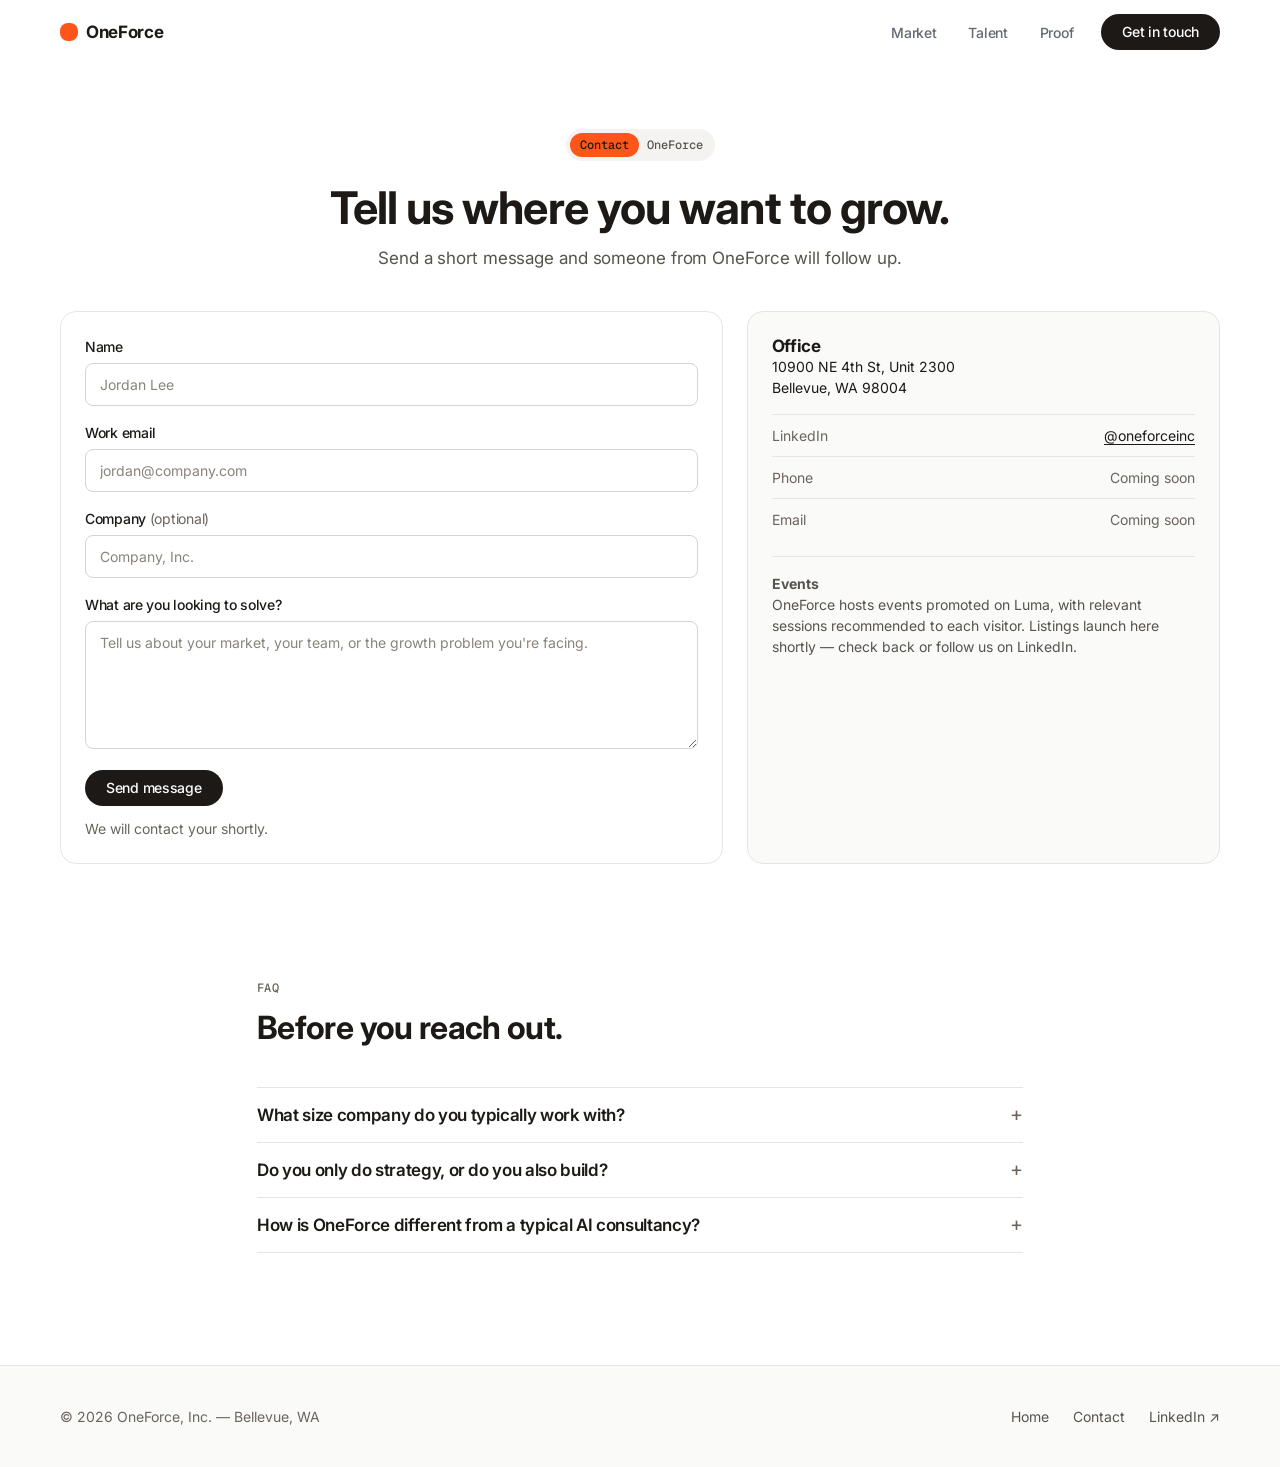
==== contact.html @ 34530c94 "OneForce website design 2: GitBook look end to end (DSG-00009 v2 standard) carrying the current OneF" ====
<!doctype html>
<html lang="en">
<head>
<meta charset="utf-8" />
<meta name="viewport" content="width=device-width, initial-scale=1" />
<title>Contact — OneForce</title>
<link rel="icon" type="image/svg+xml" href="favicon.svg" />
<meta name="description" content="OneForce deploys agentic AI to map your market's hidden opportunity, and the talent to capture it." />
<meta property="og:type" content="website" />
<meta property="og:title" content="Contact — OneForce" />
<meta property="og:description" content="OneForce deploys agentic AI to map your market's hidden opportunity, and the talent to capture it." />
<meta property="og:image" content="og-image.png" />
<meta name="twitter:card" content="summary_large_image" />
<link rel="preconnect" href="https://fonts.googleapis.com" />
<link rel="preconnect" href="https://fonts.gstatic.com" crossorigin />
<link href="https://fonts.googleapis.com/css2?family=Inter:wght@400;500;600;700&family=Geist+Mono:wght@500&display=swap" rel="stylesheet" />
<link rel="stylesheet" href="styles.css" />
</head>
<body>
<a class="skip" href="#main">Skip to content</a>
<header class="nav"><div class="wrap">
  <a class="brand" href="index.html"><i aria-hidden="true"></i>OneForce</a>
  <a href="index.html#intelligence" class="l">Market</a>
  <a href="index.html#talent" class="l">Talent</a>
  <a href="index.html#proof" class="l">Proof</a>
  <a href="contact.html" class="btn btn-dark" aria-current="page">Get in touch</a>
</div></header>
<main id="main">
<section class="page-hero wrap" data-od-id="hero">
  <span class="eyebrow"><b>Contact</b>OneForce</span>
  <h1>Tell us where you want to grow.</h1>
  <p class="lede">Send a short message and someone from OneForce will follow up.</p>
</section>

<section class="wrap" data-od-id="contact-main">
  <div class="contact-grid">
    <div class="panel">
      <form id="contact-form" novalidate>
        <div class="form-field">
          <label for="f-name">Name</label>
          <input type="text" id="f-name" name="name" placeholder="Jordan Lee" autocomplete="name" />
          <p class="form-error">Please enter your name.</p>
        </div>
        <div class="form-field">
          <label for="f-email">Work email</label>
          <input type="email" id="f-email" name="email" placeholder="jordan@company.com" autocomplete="email" />
          <p class="form-error">Please enter a valid email address.</p>
        </div>
        <div class="form-field">
          <label for="f-company">Company <span>(optional)</span></label>
          <input type="text" id="f-company" name="company" placeholder="Company, Inc." autocomplete="organization" />
        </div>
        <div class="form-field">
          <label for="f-message">What are you looking to solve?</label>
          <textarea id="f-message" name="message" placeholder="Tell us about your market, your team, or the growth problem you're facing."></textarea>
          <p class="form-error">Tell us a little more — a sentence or two is enough.</p>
        </div>
        <button type="submit" class="btn btn-dark">Send message</button>
        <p class="form-note">We will contact your shortly.</p>
        <div class="form-status" id="form-status" role="status"></div>
      </form>
    </div>

    <aside class="panel soft info">
      <h2 style="font-size:17px;line-height:20px;letter-spacing:-.34px">Office</h2>
      <p style="margin-bottom:16px">10900 NE 4th St, Unit 2300<br />Bellevue, WA 98004</p>
      <div class="row"><span class="k">LinkedIn</span><a href="https://www.linkedin.com/company/oneforceinc/" target="_blank" rel="noopener">@oneforceinc</a></div>
      <div class="row"><span class="k">Phone</span><span class="k">Coming soon</span></div>
      <div class="row"><span class="k">Email</span><span class="k">Coming soon</span></div>
      <div class="note"><strong>Events</strong><br />OneForce hosts events promoted on Luma, with relevant sessions recommended to each visitor. Listings launch here shortly — check back or follow us on LinkedIn.</div>
    </aside>
  </div>
</section>

<section class="band wrap narrow" data-od-id="faq">
  <span class="tag">FAQ</span>
  <h2 style="margin-top:12px">Before you reach out.</h2>
  <div class="faq">
    <details><summary>What size company do you typically work with?</summary>
      <p>Most engagements are with mid-market and enterprise companies in roughly the $100M–$1B revenue range — often technology services businesses, though we work across industries with companies that are technology-literate and ready to adopt agentic AI.</p></details>
    <details><summary>Do you only do strategy, or do you also build?</summary>
      <p>Both. We prioritize an AI-adoption roadmap by impact and ROI, then can drive the transformation ourselves and build custom solutions where warranted.</p></details>
    <details><summary>How is OneForce different from a typical AI consultancy?</summary>
      <p>We combine transformation-level business dialogue with deep technical roots — the team has enterprise IT-deployment and product-engineering backgrounds from companies like Apple, Microsoft, HP, Intel, and Amazon, plus serial-entrepreneurship experience scaling startups past $100M in revenue.</p></details>
  </div>
</section>
<div style="height:112px"></div>
</main>
<footer class="foot"><div class="wrap">
  <span>© 2026 OneForce, Inc. — Bellevue, WA</span>
  <nav aria-label="Footer"><a href="index.html">Home</a><a href="contact.html">Contact</a><a href="https://www.linkedin.com/company/oneforceinc/" target="_blank" rel="noopener">LinkedIn ↗</a></nav>
</div></footer>
<script>
(function () {
  // ---------- contact form ----------
  // Deployed as a Google Apps Script Web App bound to the intake Sheet —
  // it appends a row and emails the notify address in one doPost(). See
  // the Code.gs shared alongside this file for the exact script.
  var SHEET_ENDPOINT = 'https://script.google.com/macros/s/AKfycbzWoucciRr1GAkGWt4qey-22a7hxx4Ns76UbYdkIoBStPXYkrtLNIcgG5QmvM5SS-G2/exec';

  var form = document.getElementById('contact-form');
  if (!form) return;
  var status = document.getElementById('form-status');
  var submitBtn = form.querySelector('button[type="submit"]');
  var submitLabel = submitBtn ? submitBtn.textContent : 'Send message';

  function setInvalid(field, invalid) {
    field.closest('.form-field').classList.toggle('invalid', invalid);
  }

  form.addEventListener('submit', function (e) {
    e.preventDefault();
    var name = form.querySelector('#f-name');
    var email = form.querySelector('#f-email');
    var company = form.querySelector('#f-company');
    var message = form.querySelector('#f-message');
    var emailOk = /^[^\s@]+@[^\s@]+\.[^\s@]+$/.test(email.value.trim());
    var nameOk = name.value.trim().length > 1;
    var messageOk = message.value.trim().length > 8;

    setInvalid(name, !nameOk);
    setInvalid(email, !emailOk);
    setInvalid(message, !messageOk);

    if (!nameOk || !emailOk || !messageOk) {
      status.textContent = 'Please fill in your name, a valid email, and a short message.';
      status.className = 'form-status show';
      return;
    }

    var payload = new FormData();
    payload.append('name', name.value.trim());
    payload.append('email', email.value.trim());
    payload.append('company', company.value.trim());
    payload.append('message', message.value.trim());
    payload.append('page', location.href);
    payload.append('submittedAt', new Date().toISOString());

    if (submitBtn) { submitBtn.disabled = true; submitBtn.textContent = 'Sending…'; }

    // mode: 'no-cors' — Apps Script Web Apps don't return CORS headers, so
    // the response is opaque. That's fine: the script has already appended
    // the row and sent the email server-side by the time fetch resolves.
    // A network-level failure (offline, wrong URL, script not deployed)
    // still rejects the promise and falls into .catch below.
    fetch(SHEET_ENDPOINT, { method: 'POST', mode: 'no-cors', body: payload })
      .then(function () {
        form.reset();
        status.textContent = 'Thanks — your message is on its way. We typically reply within one business day.';
        status.className = 'form-status show ok';
      })
      .catch(function () {
        status.textContent = 'Something went wrong sending your message — please email us directly or reach out via LinkedIn.';
        status.className = 'form-status show';
      })
      .then(function () {
        if (submitBtn) { submitBtn.disabled = false; submitBtn.textContent = submitLabel; }
      });
  });
})();
</script>
</body>
</html>
---- styles.css ----
/* OneForce website design 2 - the GitBook look end to end (DSG-00009 v2 measurements + v1 palette),
   carrying the current OneForce copy. Light only (the reference has no dark theme).
   States and motion are additions, not measurements. */
:root{
  --ink:#1C1917; --ink-2:#57534D; --muted:#6B645E; --page:#FFFFFF; --soft:#FAFAF9; --soft-2:#F4F3F2; --pill:#EFEEED;
  --line:#E7E5E4; --accent:#FE551B; --accent-ink:#B93A0B;
  --f-sans:'Inter',-apple-system,BlinkMacSystemFont,'Segoe UI',system-ui,sans-serif;
  --f-mono:'Geist Mono',ui-monospace,'SF Mono',Menlo,monospace;
  --s4:4px;--s6:6px;--s8:8px;--s10:10px;--s12:12px;--s14:14px;--s16:16px;--s20:20px;--s24:24px;--s40:40px;--s64:64px;--s112:112px;
  --r-tiny:4px;--r-small:8px;--r-card:16px;--r-input:99px;--r-pill:999px;
  --container:1160px;--narrow:766px;--wide:1345px;--gutter:20px;--gap:112px;
  --t:200ms;--ease:cubic-bezier(.2,0,0,1);
}
*{box-sizing:border-box}
html{scroll-behavior:smooth}
body{margin:0;background:var(--page);color:var(--ink);font-family:var(--f-sans);font-size:14px;line-height:21px;-webkit-font-smoothing:antialiased;overflow-x:hidden}
img{max-width:100%;display:block}
a{color:inherit}
h1,h2,h3,h4,h5{margin:0;font-weight:700;color:var(--ink)}
h1{font-size:29px;line-height:1;letter-spacing:-.58px}
h2{font-size:26px;line-height:1.2;letter-spacing:-.52px}
h3{font-size:17px;line-height:20.4px;letter-spacing:-.34px}
p{margin:0}
.lede{font-size:17px;line-height:25px;color:var(--ink-2);letter-spacing:-.1px}
.skip{position:fixed;left:16px;top:-80px;z-index:400;padding:12px 20px;border-radius:var(--r-pill);background:var(--ink);color:#fff;font-weight:500;text-decoration:none;transition:top 120ms var(--ease)}
.skip:focus{top:16px}
:focus-visible{outline:2px solid var(--ink);outline-offset:3px;border-radius:var(--r-small)}
.wrap{width:100%;max-width:calc(var(--container) + 2*var(--gutter));margin:0 auto;padding:0 var(--gutter)}
.narrow{max-width:calc(var(--narrow) + 2*var(--gutter))}
.band{padding-top:var(--gap)}
.center{text-align:center}

/* top nav */
.nav{position:sticky;top:0;z-index:100;background:rgba(255,255,255,.88);backdrop-filter:saturate(1.4) blur(12px);border-bottom:1px solid transparent}
.nav .wrap{display:flex;align-items:center;gap:var(--s24);height:64px}
.brand{font-weight:700;font-size:17px;letter-spacing:-.34px;text-decoration:none;margin-right:auto;display:flex;align-items:center;gap:var(--s8)}
.brand i{width:18px;height:18px;border-radius:var(--r-small);background:var(--accent);display:inline-block}
.nav a.l{color:#656973;font-weight:500;letter-spacing:-.28px;text-decoration:none;padding:8px 4px;display:none;transition:color var(--t) var(--ease)}
.nav a.l:hover{color:var(--ink)}
.nav a.l[aria-current=page]{color:var(--ink)}

/* buttons: pill, 14/500 */
.btn{display:inline-flex;align-items:center;justify-content:center;gap:var(--s8);padding:var(--s10) var(--s20);border-radius:var(--r-pill);font:500 14px/14px var(--f-sans);letter-spacing:-.28px;text-decoration:none;border:1px solid transparent;cursor:pointer;transition:background var(--t) var(--ease),transform 120ms var(--ease)}
.btn:active{transform:translateY(1px)}
.btn-dark{background:var(--ink);color:#fff}
.btn-dark:hover{background:#3b3532}
.btn-light{background:var(--pill);color:var(--ink)}
.btn-light:hover{background:#E4E2E0}
.btn[disabled]{opacity:.6;cursor:default}

/* eyebrow badge */
.eyebrow{display:inline-flex;align-items:center;gap:var(--s8);padding:var(--s4) var(--s12) var(--s4) var(--s4);border-radius:var(--r-pill);background:var(--soft-2);font:500 12px/16px var(--f-mono);color:var(--ink-2);letter-spacing:0}
.eyebrow b{background:var(--accent);color:var(--ink);border-radius:var(--r-pill);padding:var(--s4) var(--s10);font-weight:500}
.tag{font:500 12px/16px var(--f-mono);color:var(--muted);text-transform:uppercase;letter-spacing:.04em}

/* hero */
.hero{position:relative;padding-top:var(--s64);text-align:center;isolation:isolate}
.hero::before{content:"";position:absolute;top:0;left:50%;width:100vw;transform:translateX(-50%);height:640px;z-index:-1;background:
 radial-gradient(520px 320px at 18% 20%,rgba(254,85,27,.16),transparent 70%),
 radial-gradient(520px 340px at 84% 10%,rgba(254,85,27,.09),transparent 70%),
 radial-gradient(700px 300px at 50% 0,rgba(28,25,23,.05),transparent 70%)}
.hero h1{margin:var(--s24) auto var(--s20);max-width:700px}
.hero .lede{max-width:560px;margin:0 auto}
.actions{display:flex;gap:var(--s12);justify-content:center;flex-wrap:wrap;margin-top:var(--s24)}

/* logo strip (integration strip) */
.strip{border:1px solid var(--line);border-radius:var(--r-card);background:var(--soft);padding:var(--s24) var(--s24) var(--s40);text-align:center}
.strip p.tag{margin-bottom:var(--s24)}
.logos{display:flex;flex-wrap:wrap;justify-content:center;gap:var(--s12)}
.logo-chip{background:#fff;border:1px solid var(--line);border-radius:var(--r-small);height:64px;width:calc(50% - 6px);display:flex;align-items:center;justify-content:center}
.logo-chip img{height:26px;width:auto;max-width:96px;opacity:.9}

/* quote */
.quote h2{font-size:26px;line-height:1.2}
.quote h2 em{font-style:normal;color:var(--ink-2)}
.quote .tag{display:block;margin-bottom:var(--s20)}

/* feature split */
.split{display:grid;gap:var(--s40);align-items:center}
.split h2{margin:var(--s12) 0 var(--s16)}
.split ul{list-style:none;margin:var(--s20) 0 0;padding:0;display:grid;gap:var(--s10)}
.split li{display:flex;gap:var(--s10);color:var(--ink)}
.split li::before{content:"";flex:none;width:6px;height:6px;margin-top:8px;border-radius:99px;background:var(--accent)}
.frame{border-radius:var(--r-card);overflow:hidden;background:#0b0d12;border:1px solid var(--line)}
.frame img{width:100%;height:auto}

/* cards */
.cards{display:grid;gap:var(--s16);margin-top:var(--s40)}
.card{border:1px solid var(--line);border-radius:var(--r-card);background:var(--page);padding:var(--s24);display:flex;flex-direction:column;gap:var(--s12);transition:border-color var(--t) var(--ease),box-shadow var(--t) var(--ease),transform var(--t) var(--ease)}
.card:hover{border-color:#D6D3D1;box-shadow:0 8px 24px rgba(28,25,23,.06);transform:translateY(-2px)}
.card .ico{width:36px;height:36px;border-radius:var(--r-small);background:var(--soft-2);display:grid;place-items:center;font:500 13px/1 var(--f-mono);color:var(--ink)}
.card p{color:var(--ink-2)}
.card .tag{margin-top:auto;padding-top:var(--s12)}

/* stats */
.stats{display:grid;gap:var(--s24);margin-top:var(--s40)}
.stat{border-top:1px solid var(--ink);padding-top:var(--s16)}
.stat .n{font-size:45px;line-height:45px;letter-spacing:-.9px;font-weight:700}
.stat p{margin-top:var(--s10);color:var(--ink-2)}

/* wide quote band (leadership) */
.wideband{max-width:calc(var(--wide) + 2*var(--gutter));margin:var(--gap) auto 0;padding:0 var(--gutter)}
.leader{background:var(--soft);border:1px solid var(--line);border-radius:var(--r-card);padding:var(--s40) var(--s24);display:grid;gap:var(--s24)}
.leader p.big{font-size:20px;line-height:26px;letter-spacing:-.4px;font-weight:600;color:var(--ink)}
.leader .logos{justify-content:flex-start;margin-top:var(--s8)}

/* closing */
.closing{position:relative;text-align:center;isolation:isolate;padding:var(--s112) 0 var(--s64);margin-top:var(--gap);background:var(--soft)}
.closing::before{content:"";position:absolute;inset:0;z-index:-1;background:radial-gradient(600px 260px at 50% 0,rgba(254,85,27,.12),transparent 70%)}
.closing h2{max-width:560px;margin:var(--s20) auto var(--s12)}
.contact-row{display:flex;gap:var(--s24);justify-content:center;flex-wrap:wrap;margin-top:var(--s40);color:var(--ink-2)}
.contact-row a{font-weight:500;text-decoration:underline;text-underline-offset:3px}

/* footer */
.foot{background:var(--soft);border-top:1px solid var(--line);padding:var(--s40) 0;color:var(--muted)}
.foot .wrap{display:flex;flex-wrap:wrap;gap:var(--s16) var(--s40);justify-content:space-between}
.foot a{text-decoration:none;color:var(--ink-2)}
.foot a:hover{color:var(--ink)}
.foot nav{display:flex;gap:var(--s24)}

/* reveal (addition) */
.rv{opacity:0;transform:translateY(12px);transition:opacity 400ms var(--ease),transform 400ms var(--ease)}
.rv.in{opacity:1;transform:none}

/* contact page */
.page-hero{padding-top:var(--s64);text-align:center}
.page-hero h1{margin:var(--s24) auto var(--s16);max-width:640px}
.contact-grid{display:grid;gap:var(--s24);margin-top:var(--s40)}
.panel{border:1px solid var(--line);border-radius:var(--r-card);background:var(--page);padding:var(--s24)}
.panel.soft{background:var(--soft)}
.form-field{margin-bottom:var(--s16)}
.form-field label{display:block;font-weight:500;letter-spacing:-.28px;margin-bottom:var(--s6)}
.form-field label span{color:var(--muted);font-weight:400}
input,textarea{width:100%;font:400 14px/21px var(--f-sans);color:var(--ink);background:var(--page);border:1px solid #D6D3D1;border-radius:var(--r-small);padding:var(--s10) var(--s14);transition:border-color var(--t) var(--ease),box-shadow var(--t) var(--ease)}
textarea{min-height:128px;resize:vertical}
input::placeholder,textarea::placeholder{color:#8A837D}
input:hover,textarea:hover{border-color:#A8A29E}
input:focus-visible,textarea:focus-visible{outline:none;border-color:var(--ink);box-shadow:0 0 0 3px rgba(28,25,23,.14)}
.form-error{display:none;color:#B42318;font-size:13px;margin-top:var(--s6)}
.form-field.invalid input,.form-field.invalid textarea{border-color:#B42318}
.form-field.invalid .form-error{display:block}
.form-note{margin-top:var(--s12);color:var(--muted)}
.form-status{display:none;margin-top:var(--s12);padding:var(--s12) var(--s14);border-radius:var(--r-small);background:#FEF3F2;color:#B42318}
.form-status.show{display:block}
.form-status.ok{background:#ECFDF3;color:#05603A}
.info h3{margin-bottom:var(--s10)}
.info .row{display:flex;justify-content:space-between;gap:var(--s16);padding:var(--s10) 0;border-top:1px solid var(--line)}
.info .k{color:var(--muted)}
.info .note{margin-top:var(--s16);padding-top:var(--s16);border-top:1px solid var(--line);color:var(--ink-2)}
.info a{text-decoration:underline;text-underline-offset:3px}
.faq{margin-top:var(--s40);border-top:1px solid var(--line)}
details{border-bottom:1px solid var(--line);padding:var(--s16) 0}
summary{cursor:pointer;font-weight:600;font-size:17px;line-height:22px;letter-spacing:-.34px;list-style:none;display:flex;justify-content:space-between;gap:var(--s16)}
summary::-webkit-details-marker{display:none}
summary::after{content:"+";font-weight:400;font-size:20px;line-height:20px;color:var(--muted)}
details[open] summary::after{content:"–"}
details p{margin-top:var(--s10);color:var(--ink-2)}

/* >= 810 tablet */
@media (min-width:810px){
  :root{--gutter:40px}
  h1{font-size:45px;letter-spacing:-.9px}
  h2{font-size:32px;line-height:38.4px;letter-spacing:-.64px}
  .quote h2{font-size:32px}
  .nav a.l{display:inline-block}
  .hero{padding-top:112px}
  .logo-chip{width:calc(33.333% - 8px)}
  .split{grid-template-columns:1fr 1fr;gap:64px}
  .split.rev .copy{order:2}
  .cards{grid-template-columns:repeat(3,1fr)}
  .stats{grid-template-columns:repeat(3,1fr)}
  .leader{padding:var(--s64) var(--s64)}
  .contact-grid{grid-template-columns:1.4fr 1fr}
}
@media (min-width:1200px){ .logo-chip{width:calc(16.666% - 10px)} .leader .logos{gap:var(--s12)} }
@media (min-width:1600px){ :root{--container:1240px} }
@media (prefers-reduced-motion:reduce){ html{scroll-behavior:auto} .rv{opacity:1;transform:none;transition:none} .card,.btn{transition:none} .card:hover{transform:none} }
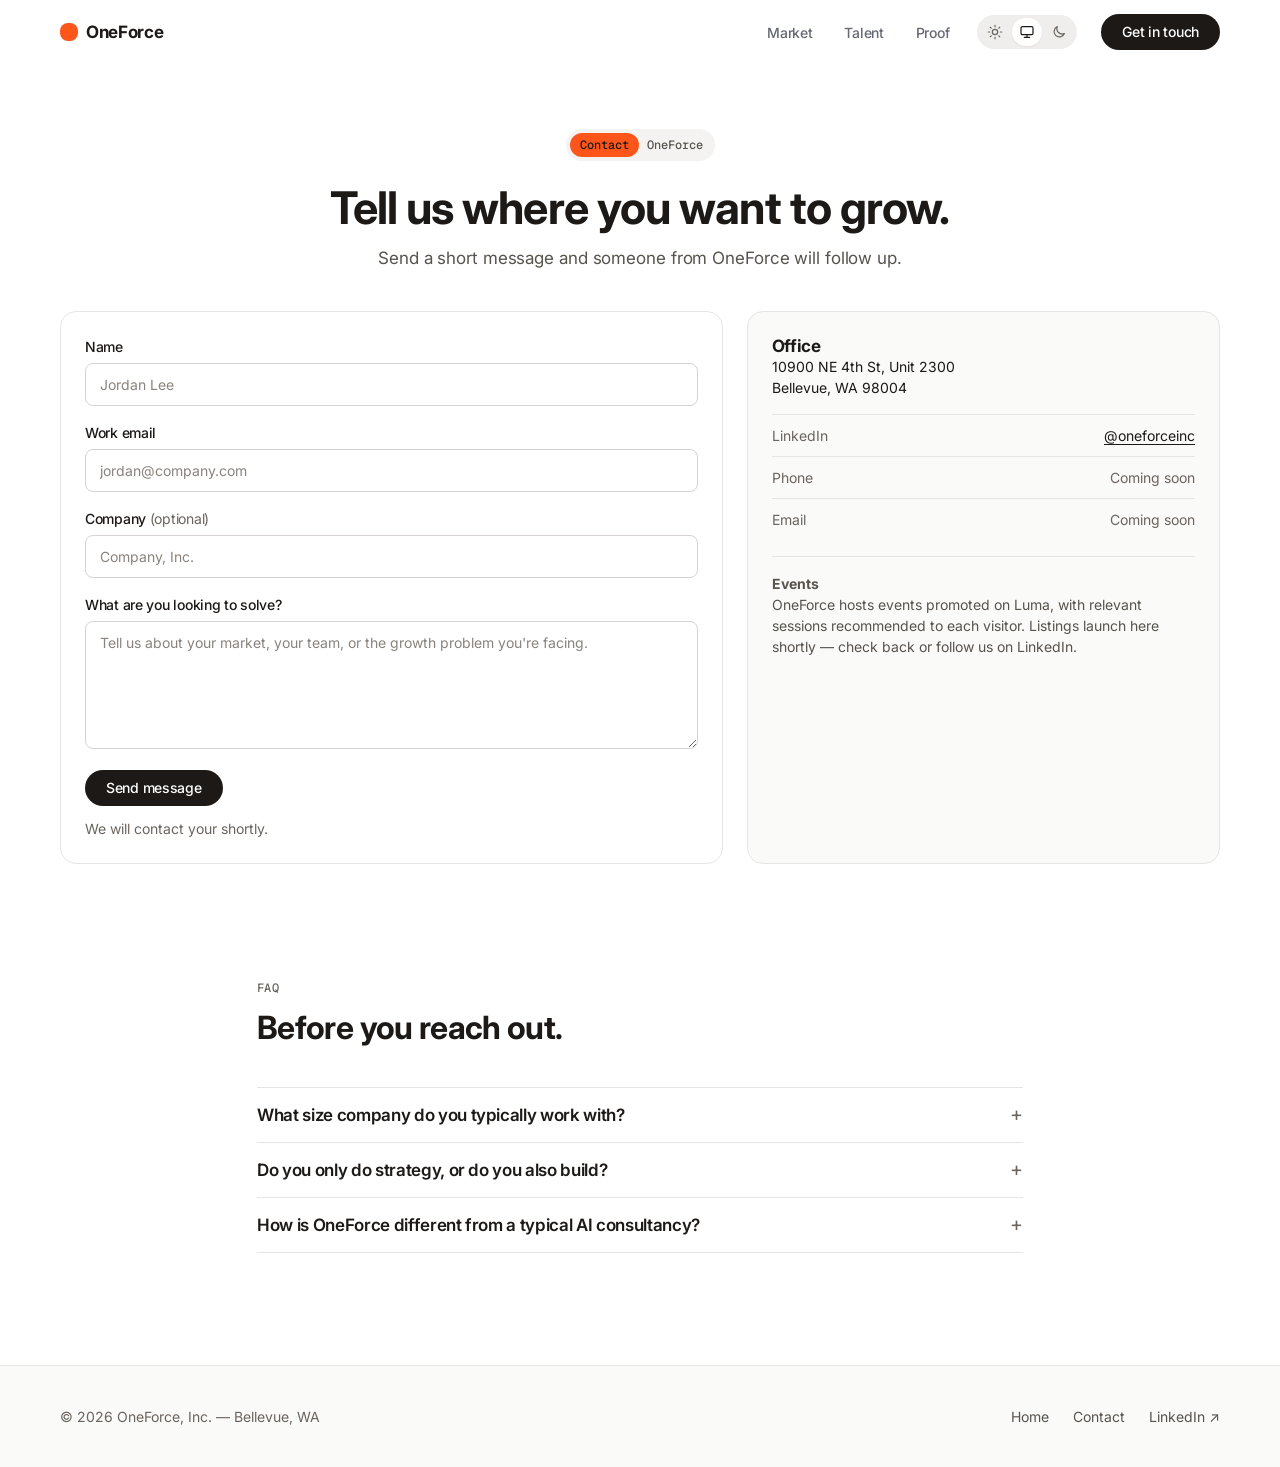
==== commit 80cf8149: "Add light / dark / system theme switch (system by default, choice saved in localStorage) Co-Authored" ====
--- a/contact.html
+++ b/contact.html
@@ -15,6 +15,8 @@
 <link rel="preconnect" href="https://fonts.gstatic.com" crossorigin />
 <link href="https://fonts.googleapis.com/css2?family=Inter:wght@400;500;600;700&family=Geist+Mono:wght@500&display=swap" rel="stylesheet" />
 <link rel="stylesheet" href="styles.css" />
+<script>(function(){try{var m=localStorage.getItem('of-theme');if(m==='light'||m==='dark')document.documentElement.setAttribute('data-theme',m)}catch(e){}})()</script>
+<meta name="color-scheme" content="light dark" />
 </head>
 <body>
 <a class="skip" href="#main">Skip to content</a>
@@ -23,6 +25,11 @@
   <a href="index.html#intelligence" class="l">Market</a>
   <a href="index.html#talent" class="l">Talent</a>
   <a href="index.html#proof" class="l">Proof</a>
+  <div class="theme" role="group" aria-label="Colour theme">
+    <button type="button" data-mode="light" aria-pressed="false" aria-label="Light theme" title="Light"><svg viewBox="0 0 24 24" aria-hidden="true"><circle cx="12" cy="12" r="4"/><path d="M12 2v2M12 20v2M4.9 4.9l1.4 1.4M17.7 17.7l1.4 1.4M2 12h2M20 12h2M4.9 19.1l1.4-1.4M17.7 6.3l1.4-1.4"/></svg></button>
+    <button type="button" data-mode="system" aria-pressed="false" aria-label="System theme" title="System"><svg viewBox="0 0 24 24" aria-hidden="true"><rect x="3" y="4" width="18" height="12" rx="2"/><path d="M8 20h8M12 16v4"/></svg></button>
+    <button type="button" data-mode="dark" aria-pressed="false" aria-label="Dark theme" title="Dark"><svg viewBox="0 0 24 24" aria-hidden="true"><path d="M20 14.5A8 8 0 0 1 9.5 4a8 8 0 1 0 10.5 10.5z"/></svg></button>
+  </div>
   <a href="contact.html" class="btn btn-dark" aria-current="page">Get in touch</a>
 </div></header>
 <main id="main">
@@ -90,6 +97,20 @@
   <span>© 2026 OneForce, Inc. — Bellevue, WA</span>
   <nav aria-label="Footer"><a href="index.html">Home</a><a href="contact.html">Contact</a><a href="https://www.linkedin.com/company/oneforceinc/" target="_blank" rel="noopener">LinkedIn ↗</a></nav>
 </div></footer>
+<script>
+(function(){
+  var root=document.documentElement,btns=document.querySelectorAll('.theme button');
+  function cur(){try{var m=localStorage.getItem('of-theme');return m==='light'||m==='dark'?m:'system'}catch(e){return 'system'}}
+  function paint(m){btns.forEach(function(b){b.setAttribute('aria-pressed',String(b.dataset.mode===m))})}
+  function set(m){
+    if(m==='system')root.removeAttribute('data-theme');else root.setAttribute('data-theme',m);
+    try{if(m==='system')localStorage.removeItem('of-theme');else localStorage.setItem('of-theme',m)}catch(e){}
+    paint(m);
+  }
+  btns.forEach(function(b){b.addEventListener('click',function(){set(b.dataset.mode)})});
+  paint(cur());
+})();
+</script>
 <script>
 (function () {
   // ---------- contact form ----------
--- a/styles.css
+++ b/styles.css
@@ -1,7 +1,8 @@
 /* OneForce website design 2 - the GitBook look end to end (DSG-00009 v2 measurements + v1 palette),
-   carrying the current OneForce copy. Light only (the reference has no dark theme).
+   carrying the current OneForce copy. Light, dark and system themes (the reference has no dark theme; the dark palette is ours).
    States and motion are additions, not measurements. */
 :root{
+  color-scheme:light;
   --ink:#1C1917; --ink-2:#57534D; --muted:#6B645E; --page:#FFFFFF; --soft:#FAFAF9; --soft-2:#F4F3F2; --pill:#EFEEED;
   --line:#E7E5E4; --accent:#FE551B; --accent-ink:#B93A0B;
   --f-sans:'Inter',-apple-system,BlinkMacSystemFont,'Segoe UI',system-ui,sans-serif;
@@ -9,7 +10,20 @@
   --s4:4px;--s6:6px;--s8:8px;--s10:10px;--s12:12px;--s14:14px;--s16:16px;--s20:20px;--s24:24px;--s40:40px;--s64:64px;--s112:112px;
   --r-tiny:4px;--r-small:8px;--r-card:16px;--r-input:99px;--r-pill:999px;
   --container:1160px;--narrow:766px;--wide:1345px;--gutter:20px;--gap:112px;
+  --nav-bg:rgba(255,255,255,.88);--chip:#fff;--btn-dark-hover:#3b3532;--btn-light-hover:#E4E2E0;--card-hover:#D6D3D1;--input-line:#D6D3D1;--input-line-hover:#A8A29E;--placeholder:#8A837D;--on-ink:#fff;--shadow:rgba(28,25,23,.06);--focus-ring:rgba(28,25,23,.14);--glow-a:rgba(254,85,27,.16);--glow-b:rgba(254,85,27,.09);--glow-c:rgba(28,25,23,.05);--glow-d:rgba(254,85,27,.12);--err:#B42318;--err-bg:#FEF3F2;--ok:#05603A;--ok-bg:#ECFDF3;--logo-filter:none;--nav-link:#656973;
   --t:200ms;--ease:cubic-bezier(.2,0,0,1);
+}
+@media (prefers-color-scheme:dark){:root:not([data-theme=light]){
+  color-scheme:dark;
+  --ink:#F5F4F2; --ink-2:#B8B2AC; --muted:#9A938C; --page:#12100F; --soft:#1A1816; --soft-2:#24211F; --pill:#2A2725;
+  --line:#2E2A27; --accent:#FE551B; --accent-ink:#FF8A5E;
+  --nav-bg:rgba(18,16,15,.88);--chip:#1F1C1A;--btn-dark-hover:#FFFFFF;--btn-light-hover:#35312E;--card-hover:#4A4541;--input-line:#4A4541;--input-line-hover:#6B645E;--placeholder:#8A837D;--on-ink:#12100F;--shadow:rgba(0,0,0,.45);--focus-ring:rgba(245,244,242,.25);--glow-a:rgba(254,85,27,.22);--glow-b:rgba(254,85,27,.12);--glow-c:rgba(245,244,242,.05);--glow-d:rgba(254,85,27,.16);--err:#F97066;--err-bg:#3A1B18;--ok:#47CD89;--ok-bg:#12261C;--logo-filter:invert(1) brightness(.92);--nav-link:#A8A29E;
+}}
+:root[data-theme=dark]{
+  color-scheme:dark;
+  --ink:#F5F4F2; --ink-2:#B8B2AC; --muted:#9A938C; --page:#12100F; --soft:#1A1816; --soft-2:#24211F; --pill:#2A2725;
+  --line:#2E2A27; --accent:#FE551B; --accent-ink:#FF8A5E;
+  --nav-bg:rgba(18,16,15,.88);--chip:#1F1C1A;--btn-dark-hover:#FFFFFF;--btn-light-hover:#35312E;--card-hover:#4A4541;--input-line:#4A4541;--input-line-hover:#6B645E;--placeholder:#8A837D;--on-ink:#12100F;--shadow:rgba(0,0,0,.45);--focus-ring:rgba(245,244,242,.25);--glow-a:rgba(254,85,27,.22);--glow-b:rgba(254,85,27,.12);--glow-c:rgba(245,244,242,.05);--glow-d:rgba(254,85,27,.16);--err:#F97066;--err-bg:#3A1B18;--ok:#47CD89;--ok-bg:#12261C;--logo-filter:invert(1) brightness(.92);--nav-link:#A8A29E;
 }
 *{box-sizing:border-box}
 html{scroll-behavior:smooth}
@@ -22,7 +36,7 @@
 h3{font-size:17px;line-height:20.4px;letter-spacing:-.34px}
 p{margin:0}
 .lede{font-size:17px;line-height:25px;color:var(--ink-2);letter-spacing:-.1px}
-.skip{position:fixed;left:16px;top:-80px;z-index:400;padding:12px 20px;border-radius:var(--r-pill);background:var(--ink);color:#fff;font-weight:500;text-decoration:none;transition:top 120ms var(--ease)}
+.skip{position:fixed;left:16px;top:-80px;z-index:400;padding:12px 20px;border-radius:var(--r-pill);background:var(--ink);color:var(--on-ink);font-weight:500;text-decoration:none;transition:top 120ms var(--ease)}
 .skip:focus{top:16px}
 :focus-visible{outline:2px solid var(--ink);outline-offset:3px;border-radius:var(--r-small)}
 .wrap{width:100%;max-width:calc(var(--container) + 2*var(--gutter));margin:0 auto;padding:0 var(--gutter)}
@@ -30,35 +44,43 @@
 .band{padding-top:var(--gap)}
 .center{text-align:center}
 
+/* theme switch: light / dark / system */
+.theme{display:inline-flex;gap:2px;padding:3px;border-radius:var(--r-pill);background:var(--pill)}
+.theme button{all:unset;box-sizing:border-box;width:30px;height:28px;border-radius:var(--r-pill);display:grid;place-items:center;cursor:pointer;color:var(--muted);transition:background var(--t) var(--ease),color var(--t) var(--ease)}
+.theme button:hover{color:var(--ink)}
+.theme button[aria-pressed=true]{background:var(--page);color:var(--ink);box-shadow:0 1px 2px var(--shadow)}
+.theme button:focus-visible{outline:2px solid var(--ink);outline-offset:2px}
+.theme svg{width:16px;height:16px;fill:none;stroke:currentColor;stroke-width:1.8;stroke-linecap:round;stroke-linejoin:round}
+
 /* top nav */
-.nav{position:sticky;top:0;z-index:100;background:rgba(255,255,255,.88);backdrop-filter:saturate(1.4) blur(12px);border-bottom:1px solid transparent}
+.nav{position:sticky;top:0;z-index:100;background:var(--nav-bg);backdrop-filter:saturate(1.4) blur(12px);border-bottom:1px solid transparent}
 .nav .wrap{display:flex;align-items:center;gap:var(--s24);height:64px}
 .brand{font-weight:700;font-size:17px;letter-spacing:-.34px;text-decoration:none;margin-right:auto;display:flex;align-items:center;gap:var(--s8)}
 .brand i{width:18px;height:18px;border-radius:var(--r-small);background:var(--accent);display:inline-block}
-.nav a.l{color:#656973;font-weight:500;letter-spacing:-.28px;text-decoration:none;padding:8px 4px;display:none;transition:color var(--t) var(--ease)}
+.nav a.l{color:var(--nav-link);font-weight:500;letter-spacing:-.28px;text-decoration:none;padding:8px 4px;display:none;transition:color var(--t) var(--ease)}
 .nav a.l:hover{color:var(--ink)}
 .nav a.l[aria-current=page]{color:var(--ink)}
 
 /* buttons: pill, 14/500 */
 .btn{display:inline-flex;align-items:center;justify-content:center;gap:var(--s8);padding:var(--s10) var(--s20);border-radius:var(--r-pill);font:500 14px/14px var(--f-sans);letter-spacing:-.28px;text-decoration:none;border:1px solid transparent;cursor:pointer;transition:background var(--t) var(--ease),transform 120ms var(--ease)}
 .btn:active{transform:translateY(1px)}
-.btn-dark{background:var(--ink);color:#fff}
-.btn-dark:hover{background:#3b3532}
+.btn-dark{background:var(--ink);color:var(--on-ink)}
+.btn-dark:hover{background:var(--btn-dark-hover)}
 .btn-light{background:var(--pill);color:var(--ink)}
-.btn-light:hover{background:#E4E2E0}
+.btn-light:hover{background:var(--btn-light-hover)}
 .btn[disabled]{opacity:.6;cursor:default}
 
 /* eyebrow badge */
 .eyebrow{display:inline-flex;align-items:center;gap:var(--s8);padding:var(--s4) var(--s12) var(--s4) var(--s4);border-radius:var(--r-pill);background:var(--soft-2);font:500 12px/16px var(--f-mono);color:var(--ink-2);letter-spacing:0}
-.eyebrow b{background:var(--accent);color:var(--ink);border-radius:var(--r-pill);padding:var(--s4) var(--s10);font-weight:500}
+.eyebrow b{background:var(--accent);color:#1C1917;border-radius:var(--r-pill);padding:var(--s4) var(--s10);font-weight:500}
 .tag{font:500 12px/16px var(--f-mono);color:var(--muted);text-transform:uppercase;letter-spacing:.04em}
 
 /* hero */
 .hero{position:relative;padding-top:var(--s64);text-align:center;isolation:isolate}
 .hero::before{content:"";position:absolute;top:0;left:50%;width:100vw;transform:translateX(-50%);height:640px;z-index:-1;background:
- radial-gradient(520px 320px at 18% 20%,rgba(254,85,27,.16),transparent 70%),
- radial-gradient(520px 340px at 84% 10%,rgba(254,85,27,.09),transparent 70%),
- radial-gradient(700px 300px at 50% 0,rgba(28,25,23,.05),transparent 70%)}
+ radial-gradient(520px 320px at 18% 20%,var(--glow-a),transparent 70%),
+ radial-gradient(520px 340px at 84% 10%,var(--glow-b),transparent 70%),
+ radial-gradient(700px 300px at 50% 0,var(--glow-c),transparent 70%)}
 .hero h1{margin:var(--s24) auto var(--s20);max-width:700px}
 .hero .lede{max-width:560px;margin:0 auto}
 .actions{display:flex;gap:var(--s12);justify-content:center;flex-wrap:wrap;margin-top:var(--s24)}
@@ -67,8 +89,8 @@
 .strip{border:1px solid var(--line);border-radius:var(--r-card);background:var(--soft);padding:var(--s24) var(--s24) var(--s40);text-align:center}
 .strip p.tag{margin-bottom:var(--s24)}
 .logos{display:flex;flex-wrap:wrap;justify-content:center;gap:var(--s12)}
-.logo-chip{background:#fff;border:1px solid var(--line);border-radius:var(--r-small);height:64px;width:calc(50% - 6px);display:flex;align-items:center;justify-content:center}
-.logo-chip img{height:26px;width:auto;max-width:96px;opacity:.9}
+.logo-chip{background:var(--chip);border:1px solid var(--line);border-radius:var(--r-small);height:64px;width:calc(50% - 6px);display:flex;align-items:center;justify-content:center}
+.logo-chip img{height:26px;width:auto;max-width:96px;opacity:.9;filter:var(--logo-filter)}
 
 /* quote */
 .quote h2{font-size:26px;line-height:1.2}
@@ -87,7 +109,7 @@
 /* cards */
 .cards{display:grid;gap:var(--s16);margin-top:var(--s40)}
 .card{border:1px solid var(--line);border-radius:var(--r-card);background:var(--page);padding:var(--s24);display:flex;flex-direction:column;gap:var(--s12);transition:border-color var(--t) var(--ease),box-shadow var(--t) var(--ease),transform var(--t) var(--ease)}
-.card:hover{border-color:#D6D3D1;box-shadow:0 8px 24px rgba(28,25,23,.06);transform:translateY(-2px)}
+.card:hover{border-color:var(--card-hover);box-shadow:0 8px 24px var(--shadow);transform:translateY(-2px)}
 .card .ico{width:36px;height:36px;border-radius:var(--r-small);background:var(--soft-2);display:grid;place-items:center;font:500 13px/1 var(--f-mono);color:var(--ink)}
 .card p{color:var(--ink-2)}
 .card .tag{margin-top:auto;padding-top:var(--s12)}
@@ -106,7 +128,7 @@
 
 /* closing */
 .closing{position:relative;text-align:center;isolation:isolate;padding:var(--s112) 0 var(--s64);margin-top:var(--gap);background:var(--soft)}
-.closing::before{content:"";position:absolute;inset:0;z-index:-1;background:radial-gradient(600px 260px at 50% 0,rgba(254,85,27,.12),transparent 70%)}
+.closing::before{content:"";position:absolute;inset:0;z-index:-1;background:radial-gradient(600px 260px at 50% 0,var(--glow-d),transparent 70%)}
 .closing h2{max-width:560px;margin:var(--s20) auto var(--s12)}
 .contact-row{display:flex;gap:var(--s24);justify-content:center;flex-wrap:wrap;margin-top:var(--s40);color:var(--ink-2)}
 .contact-row a{font-weight:500;text-decoration:underline;text-underline-offset:3px}
@@ -131,18 +153,18 @@
 .form-field{margin-bottom:var(--s16)}
 .form-field label{display:block;font-weight:500;letter-spacing:-.28px;margin-bottom:var(--s6)}
 .form-field label span{color:var(--muted);font-weight:400}
-input,textarea{width:100%;font:400 14px/21px var(--f-sans);color:var(--ink);background:var(--page);border:1px solid #D6D3D1;border-radius:var(--r-small);padding:var(--s10) var(--s14);transition:border-color var(--t) var(--ease),box-shadow var(--t) var(--ease)}
+input,textarea{width:100%;font:400 14px/21px var(--f-sans);color:var(--ink);background:var(--page);border:1px solid var(--input-line);border-radius:var(--r-small);padding:var(--s10) var(--s14);transition:border-color var(--t) var(--ease),box-shadow var(--t) var(--ease)}
 textarea{min-height:128px;resize:vertical}
-input::placeholder,textarea::placeholder{color:#8A837D}
-input:hover,textarea:hover{border-color:#A8A29E}
-input:focus-visible,textarea:focus-visible{outline:none;border-color:var(--ink);box-shadow:0 0 0 3px rgba(28,25,23,.14)}
-.form-error{display:none;color:#B42318;font-size:13px;margin-top:var(--s6)}
-.form-field.invalid input,.form-field.invalid textarea{border-color:#B42318}
+input::placeholder,textarea::placeholder{color:var(--placeholder)}
+input:hover,textarea:hover{border-color:var(--input-line-hover)}
+input:focus-visible,textarea:focus-visible{outline:none;border-color:var(--ink);box-shadow:0 0 0 3px var(--focus-ring)}
+.form-error{display:none;color:var(--err);font-size:13px;margin-top:var(--s6)}
+.form-field.invalid input,.form-field.invalid textarea{border-color:var(--err)}
 .form-field.invalid .form-error{display:block}
 .form-note{margin-top:var(--s12);color:var(--muted)}
-.form-status{display:none;margin-top:var(--s12);padding:var(--s12) var(--s14);border-radius:var(--r-small);background:#FEF3F2;color:#B42318}
+.form-status{display:none;margin-top:var(--s12);padding:var(--s12) var(--s14);border-radius:var(--r-small);background:var(--err-bg);color:var(--err)}
 .form-status.show{display:block}
-.form-status.ok{background:#ECFDF3;color:#05603A}
+.form-status.ok{background:var(--ok-bg);color:var(--ok)}
 .info h3{margin-bottom:var(--s10)}
 .info .row{display:flex;justify-content:space-between;gap:var(--s16);padding:var(--s10) 0;border-top:1px solid var(--line)}
 .info .k{color:var(--muted)}
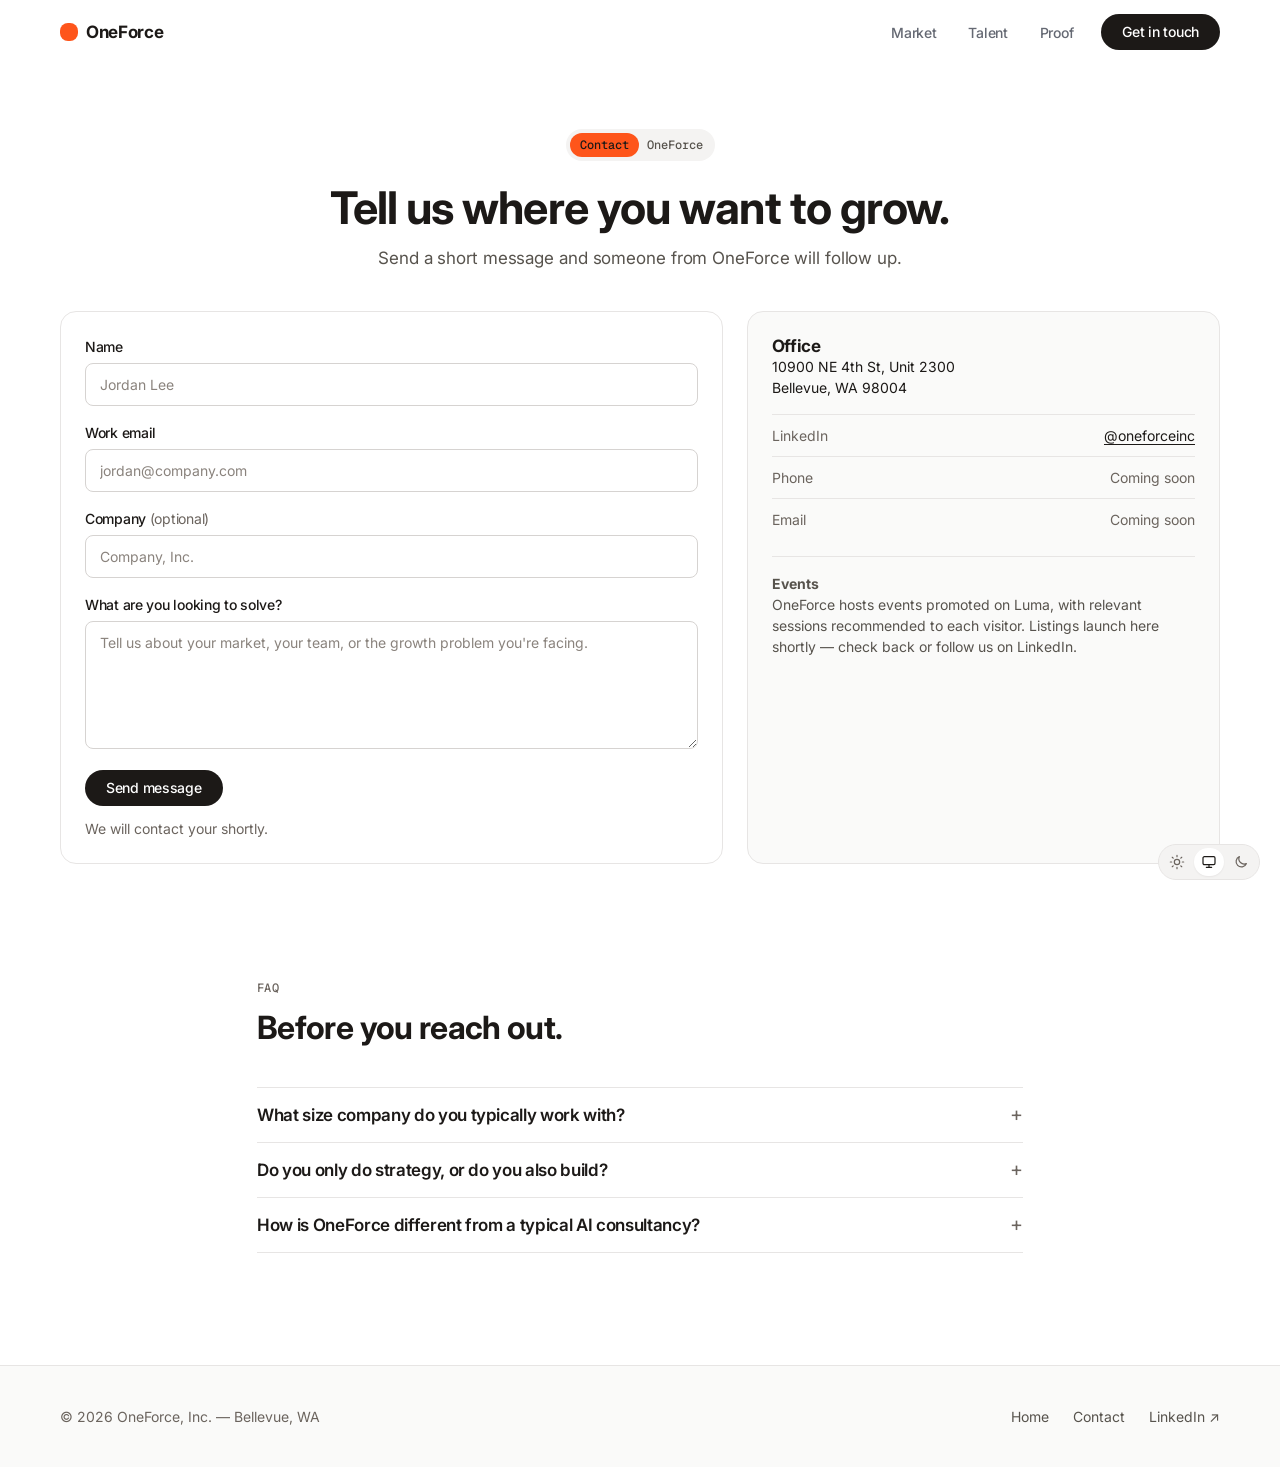
==== commit d383338b: "Theme switch: float bottom-right like the GitBook reference Co-Authored-By: Claude Sonnet 5.5 <norep" ====
--- a/contact.html
+++ b/contact.html
@@ -25,13 +25,13 @@
   <a href="index.html#intelligence" class="l">Market</a>
   <a href="index.html#talent" class="l">Talent</a>
   <a href="index.html#proof" class="l">Proof</a>
-  <div class="theme" role="group" aria-label="Colour theme">
+  <a href="contact.html" class="btn btn-dark" aria-current="page">Get in touch</a>
+</div></header>
+<div class="theme" role="group" aria-label="Colour theme">
     <button type="button" data-mode="light" aria-pressed="false" aria-label="Light theme" title="Light"><svg viewBox="0 0 24 24" aria-hidden="true"><circle cx="12" cy="12" r="4"/><path d="M12 2v2M12 20v2M4.9 4.9l1.4 1.4M17.7 17.7l1.4 1.4M2 12h2M20 12h2M4.9 19.1l1.4-1.4M17.7 6.3l1.4-1.4"/></svg></button>
     <button type="button" data-mode="system" aria-pressed="false" aria-label="System theme" title="System"><svg viewBox="0 0 24 24" aria-hidden="true"><rect x="3" y="4" width="18" height="12" rx="2"/><path d="M8 20h8M12 16v4"/></svg></button>
     <button type="button" data-mode="dark" aria-pressed="false" aria-label="Dark theme" title="Dark"><svg viewBox="0 0 24 24" aria-hidden="true"><path d="M20 14.5A8 8 0 0 1 9.5 4a8 8 0 1 0 10.5 10.5z"/></svg></button>
   </div>
-  <a href="contact.html" class="btn btn-dark" aria-current="page">Get in touch</a>
-</div></header>
 <main id="main">
 <section class="page-hero wrap" data-od-id="hero">
   <span class="eyebrow"><b>Contact</b>OneForce</span>
--- a/styles.css
+++ b/styles.css
@@ -45,7 +45,7 @@
 .center{text-align:center}
 
 /* theme switch: light / dark / system */
-.theme{display:inline-flex;gap:2px;padding:3px;border-radius:var(--r-pill);background:var(--pill)}
+.theme{position:fixed;right:20px;bottom:20px;z-index:200;display:inline-flex;gap:2px;padding:3px;border-radius:var(--r-pill);background:var(--soft-2);border:1px solid var(--line)}
 .theme button{all:unset;box-sizing:border-box;width:30px;height:28px;border-radius:var(--r-pill);display:grid;place-items:center;cursor:pointer;color:var(--muted);transition:background var(--t) var(--ease),color var(--t) var(--ease)}
 .theme button:hover{color:var(--ink)}
 .theme button[aria-pressed=true]{background:var(--page);color:var(--ink);box-shadow:0 1px 2px var(--shadow)}
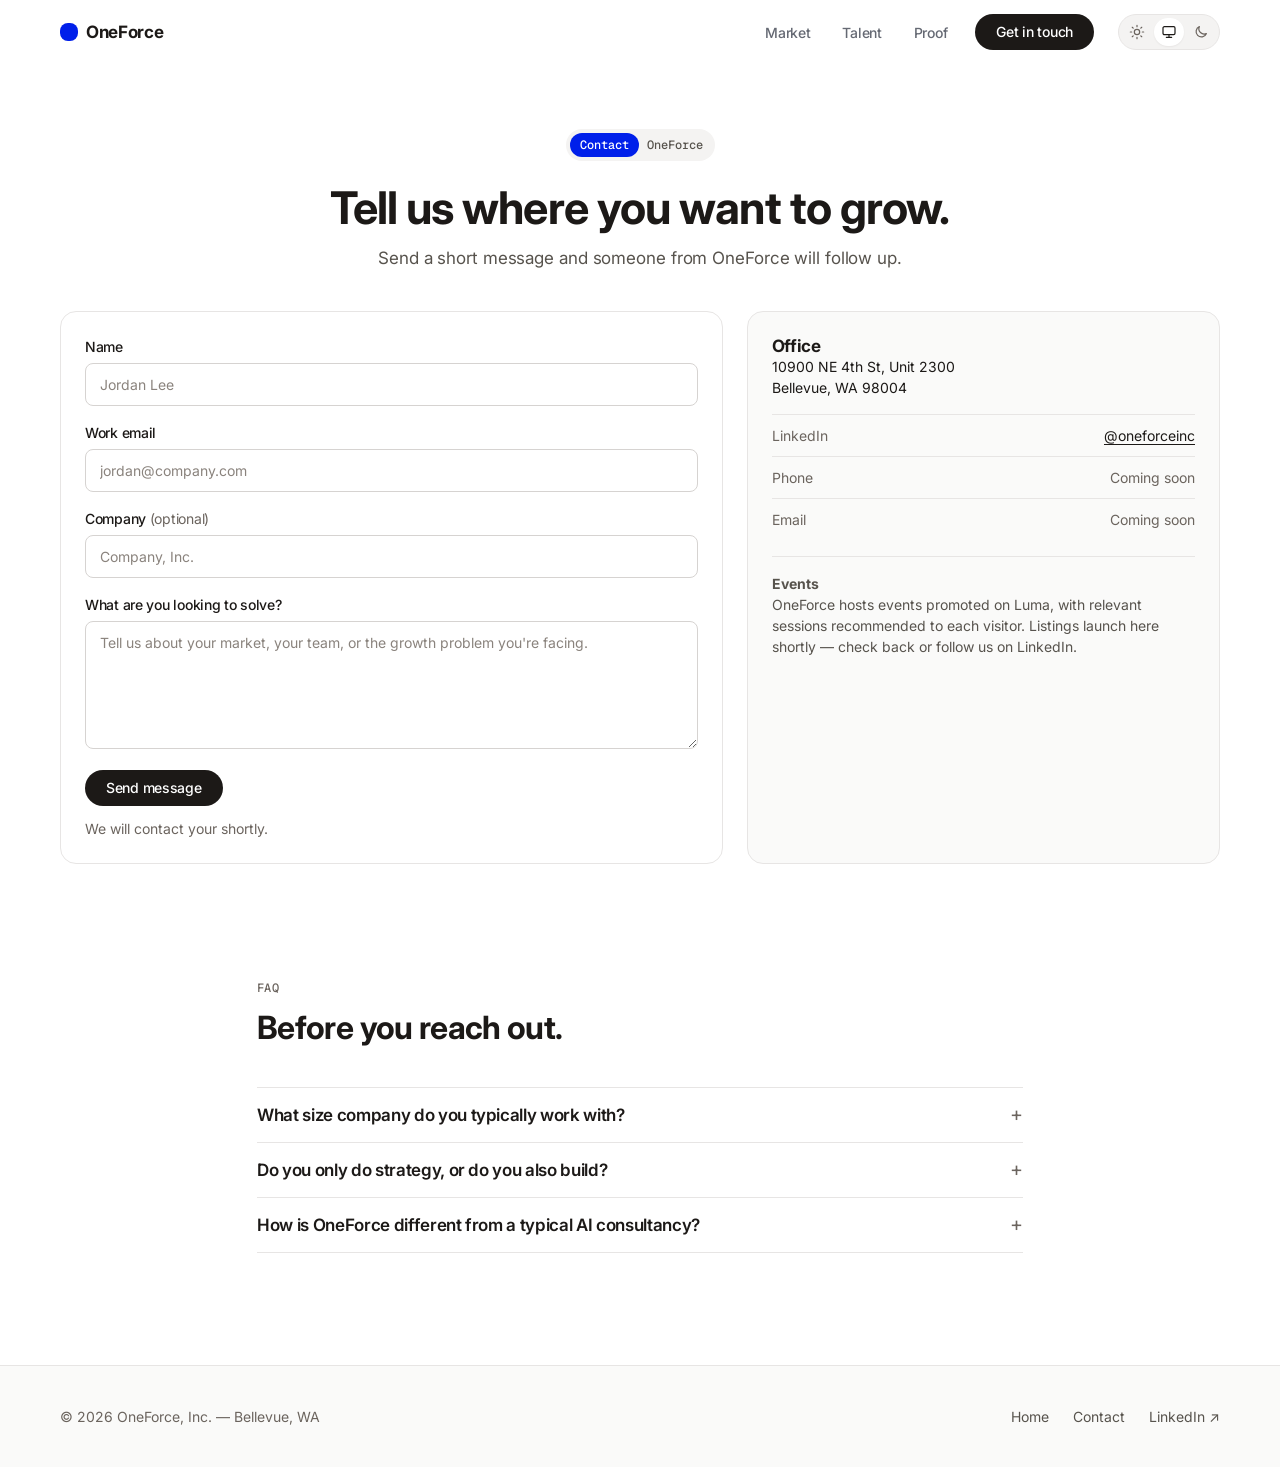
==== commit bc5ee23a: "Blue accent (001FEA) instead of orange; theme switch moved to top right of the nav Co-Authored-By: C" ====
--- a/contact.html
+++ b/contact.html
@@ -26,12 +26,12 @@
   <a href="index.html#talent" class="l">Talent</a>
   <a href="index.html#proof" class="l">Proof</a>
   <a href="contact.html" class="btn btn-dark" aria-current="page">Get in touch</a>
-</div></header>
 <div class="theme" role="group" aria-label="Colour theme">
     <button type="button" data-mode="light" aria-pressed="false" aria-label="Light theme" title="Light"><svg viewBox="0 0 24 24" aria-hidden="true"><circle cx="12" cy="12" r="4"/><path d="M12 2v2M12 20v2M4.9 4.9l1.4 1.4M17.7 17.7l1.4 1.4M2 12h2M20 12h2M4.9 19.1l1.4-1.4M17.7 6.3l1.4-1.4"/></svg></button>
     <button type="button" data-mode="system" aria-pressed="false" aria-label="System theme" title="System"><svg viewBox="0 0 24 24" aria-hidden="true"><rect x="3" y="4" width="18" height="12" rx="2"/><path d="M8 20h8M12 16v4"/></svg></button>
     <button type="button" data-mode="dark" aria-pressed="false" aria-label="Dark theme" title="Dark"><svg viewBox="0 0 24 24" aria-hidden="true"><path d="M20 14.5A8 8 0 0 1 9.5 4a8 8 0 1 0 10.5 10.5z"/></svg></button>
   </div>
+</div></header>
 <main id="main">
 <section class="page-hero wrap" data-od-id="hero">
   <span class="eyebrow"><b>Contact</b>OneForce</span>
--- a/styles.css
+++ b/styles.css
@@ -4,26 +4,26 @@
 :root{
   color-scheme:light;
   --ink:#1C1917; --ink-2:#57534D; --muted:#6B645E; --page:#FFFFFF; --soft:#FAFAF9; --soft-2:#F4F3F2; --pill:#EFEEED;
-  --line:#E7E5E4; --accent:#FE551B; --accent-ink:#B93A0B;
+  --line:#E7E5E4; --accent:#001FEA; --accent-ink:#0018B8;
   --f-sans:'Inter',-apple-system,BlinkMacSystemFont,'Segoe UI',system-ui,sans-serif;
   --f-mono:'Geist Mono',ui-monospace,'SF Mono',Menlo,monospace;
   --s4:4px;--s6:6px;--s8:8px;--s10:10px;--s12:12px;--s14:14px;--s16:16px;--s20:20px;--s24:24px;--s40:40px;--s64:64px;--s112:112px;
   --r-tiny:4px;--r-small:8px;--r-card:16px;--r-input:99px;--r-pill:999px;
   --container:1160px;--narrow:766px;--wide:1345px;--gutter:20px;--gap:112px;
-  --nav-bg:rgba(255,255,255,.88);--chip:#fff;--btn-dark-hover:#3b3532;--btn-light-hover:#E4E2E0;--card-hover:#D6D3D1;--input-line:#D6D3D1;--input-line-hover:#A8A29E;--placeholder:#8A837D;--on-ink:#fff;--shadow:rgba(28,25,23,.06);--focus-ring:rgba(28,25,23,.14);--glow-a:rgba(254,85,27,.16);--glow-b:rgba(254,85,27,.09);--glow-c:rgba(28,25,23,.05);--glow-d:rgba(254,85,27,.12);--err:#B42318;--err-bg:#FEF3F2;--ok:#05603A;--ok-bg:#ECFDF3;--logo-filter:none;--nav-link:#656973;
+  --nav-bg:rgba(255,255,255,.88);--chip:#fff;--btn-dark-hover:#3b3532;--btn-light-hover:#E4E2E0;--card-hover:#D6D3D1;--input-line:#D6D3D1;--input-line-hover:#A8A29E;--placeholder:#8A837D;--on-ink:#fff;--shadow:rgba(28,25,23,.06);--focus-ring:rgba(28,25,23,.14);--glow-a:rgba(0,31,234,.16);--glow-b:rgba(0,31,234,.09);--glow-c:rgba(28,25,23,.05);--glow-d:rgba(0,31,234,.12);--err:#B42318;--err-bg:#FEF3F2;--ok:#05603A;--ok-bg:#ECFDF3;--logo-filter:none;--nav-link:#656973;
   --t:200ms;--ease:cubic-bezier(.2,0,0,1);
 }
 @media (prefers-color-scheme:dark){:root:not([data-theme=light]){
   color-scheme:dark;
   --ink:#F5F4F2; --ink-2:#B8B2AC; --muted:#9A938C; --page:#12100F; --soft:#1A1816; --soft-2:#24211F; --pill:#2A2725;
-  --line:#2E2A27; --accent:#FE551B; --accent-ink:#FF8A5E;
-  --nav-bg:rgba(18,16,15,.88);--chip:#1F1C1A;--btn-dark-hover:#FFFFFF;--btn-light-hover:#35312E;--card-hover:#4A4541;--input-line:#4A4541;--input-line-hover:#6B645E;--placeholder:#8A837D;--on-ink:#12100F;--shadow:rgba(0,0,0,.45);--focus-ring:rgba(245,244,242,.25);--glow-a:rgba(254,85,27,.22);--glow-b:rgba(254,85,27,.12);--glow-c:rgba(245,244,242,.05);--glow-d:rgba(254,85,27,.16);--err:#F97066;--err-bg:#3A1B18;--ok:#47CD89;--ok-bg:#12261C;--logo-filter:invert(1) brightness(.92);--nav-link:#A8A29E;
+  --line:#2E2A27; --accent:#001FEA; --accent-ink:#8FA2FF;
+  --nav-bg:rgba(18,16,15,.88);--chip:#1F1C1A;--btn-dark-hover:#FFFFFF;--btn-light-hover:#35312E;--card-hover:#4A4541;--input-line:#4A4541;--input-line-hover:#6B645E;--placeholder:#8A837D;--on-ink:#12100F;--shadow:rgba(0,0,0,.45);--focus-ring:rgba(245,244,242,.25);--glow-a:rgba(0,31,234,.22);--glow-b:rgba(0,31,234,.12);--glow-c:rgba(245,244,242,.05);--glow-d:rgba(0,31,234,.16);--err:#F97066;--err-bg:#3A1B18;--ok:#47CD89;--ok-bg:#12261C;--logo-filter:invert(1) brightness(.92);--nav-link:#A8A29E;
 }}
 :root[data-theme=dark]{
   color-scheme:dark;
   --ink:#F5F4F2; --ink-2:#B8B2AC; --muted:#9A938C; --page:#12100F; --soft:#1A1816; --soft-2:#24211F; --pill:#2A2725;
-  --line:#2E2A27; --accent:#FE551B; --accent-ink:#FF8A5E;
-  --nav-bg:rgba(18,16,15,.88);--chip:#1F1C1A;--btn-dark-hover:#FFFFFF;--btn-light-hover:#35312E;--card-hover:#4A4541;--input-line:#4A4541;--input-line-hover:#6B645E;--placeholder:#8A837D;--on-ink:#12100F;--shadow:rgba(0,0,0,.45);--focus-ring:rgba(245,244,242,.25);--glow-a:rgba(254,85,27,.22);--glow-b:rgba(254,85,27,.12);--glow-c:rgba(245,244,242,.05);--glow-d:rgba(254,85,27,.16);--err:#F97066;--err-bg:#3A1B18;--ok:#47CD89;--ok-bg:#12261C;--logo-filter:invert(1) brightness(.92);--nav-link:#A8A29E;
+  --line:#2E2A27; --accent:#001FEA; --accent-ink:#8FA2FF;
+  --nav-bg:rgba(18,16,15,.88);--chip:#1F1C1A;--btn-dark-hover:#FFFFFF;--btn-light-hover:#35312E;--card-hover:#4A4541;--input-line:#4A4541;--input-line-hover:#6B645E;--placeholder:#8A837D;--on-ink:#12100F;--shadow:rgba(0,0,0,.45);--focus-ring:rgba(245,244,242,.25);--glow-a:rgba(0,31,234,.22);--glow-b:rgba(0,31,234,.12);--glow-c:rgba(245,244,242,.05);--glow-d:rgba(0,31,234,.16);--err:#F97066;--err-bg:#3A1B18;--ok:#47CD89;--ok-bg:#12261C;--logo-filter:invert(1) brightness(.92);--nav-link:#A8A29E;
 }
 *{box-sizing:border-box}
 html{scroll-behavior:smooth}
@@ -45,7 +45,7 @@
 .center{text-align:center}
 
 /* theme switch: light / dark / system */
-.theme{position:fixed;right:20px;bottom:20px;z-index:200;display:inline-flex;gap:2px;padding:3px;border-radius:var(--r-pill);background:var(--soft-2);border:1px solid var(--line)}
+.theme{flex:none;display:inline-flex;gap:2px;padding:3px;border-radius:var(--r-pill);background:var(--soft-2);border:1px solid var(--line)}
 .theme button{all:unset;box-sizing:border-box;width:30px;height:28px;border-radius:var(--r-pill);display:grid;place-items:center;cursor:pointer;color:var(--muted);transition:background var(--t) var(--ease),color var(--t) var(--ease)}
 .theme button:hover{color:var(--ink)}
 .theme button[aria-pressed=true]{background:var(--page);color:var(--ink);box-shadow:0 1px 2px var(--shadow)}
@@ -72,7 +72,7 @@
 
 /* eyebrow badge */
 .eyebrow{display:inline-flex;align-items:center;gap:var(--s8);padding:var(--s4) var(--s12) var(--s4) var(--s4);border-radius:var(--r-pill);background:var(--soft-2);font:500 12px/16px var(--f-mono);color:var(--ink-2);letter-spacing:0}
-.eyebrow b{background:var(--accent);color:#1C1917;border-radius:var(--r-pill);padding:var(--s4) var(--s10);font-weight:500}
+.eyebrow b{background:var(--accent);color:#fff;border-radius:var(--r-pill);padding:var(--s4) var(--s10);font-weight:500}
 .tag{font:500 12px/16px var(--f-mono);color:var(--muted);text-transform:uppercase;letter-spacing:.04em}
 
 /* hero */
